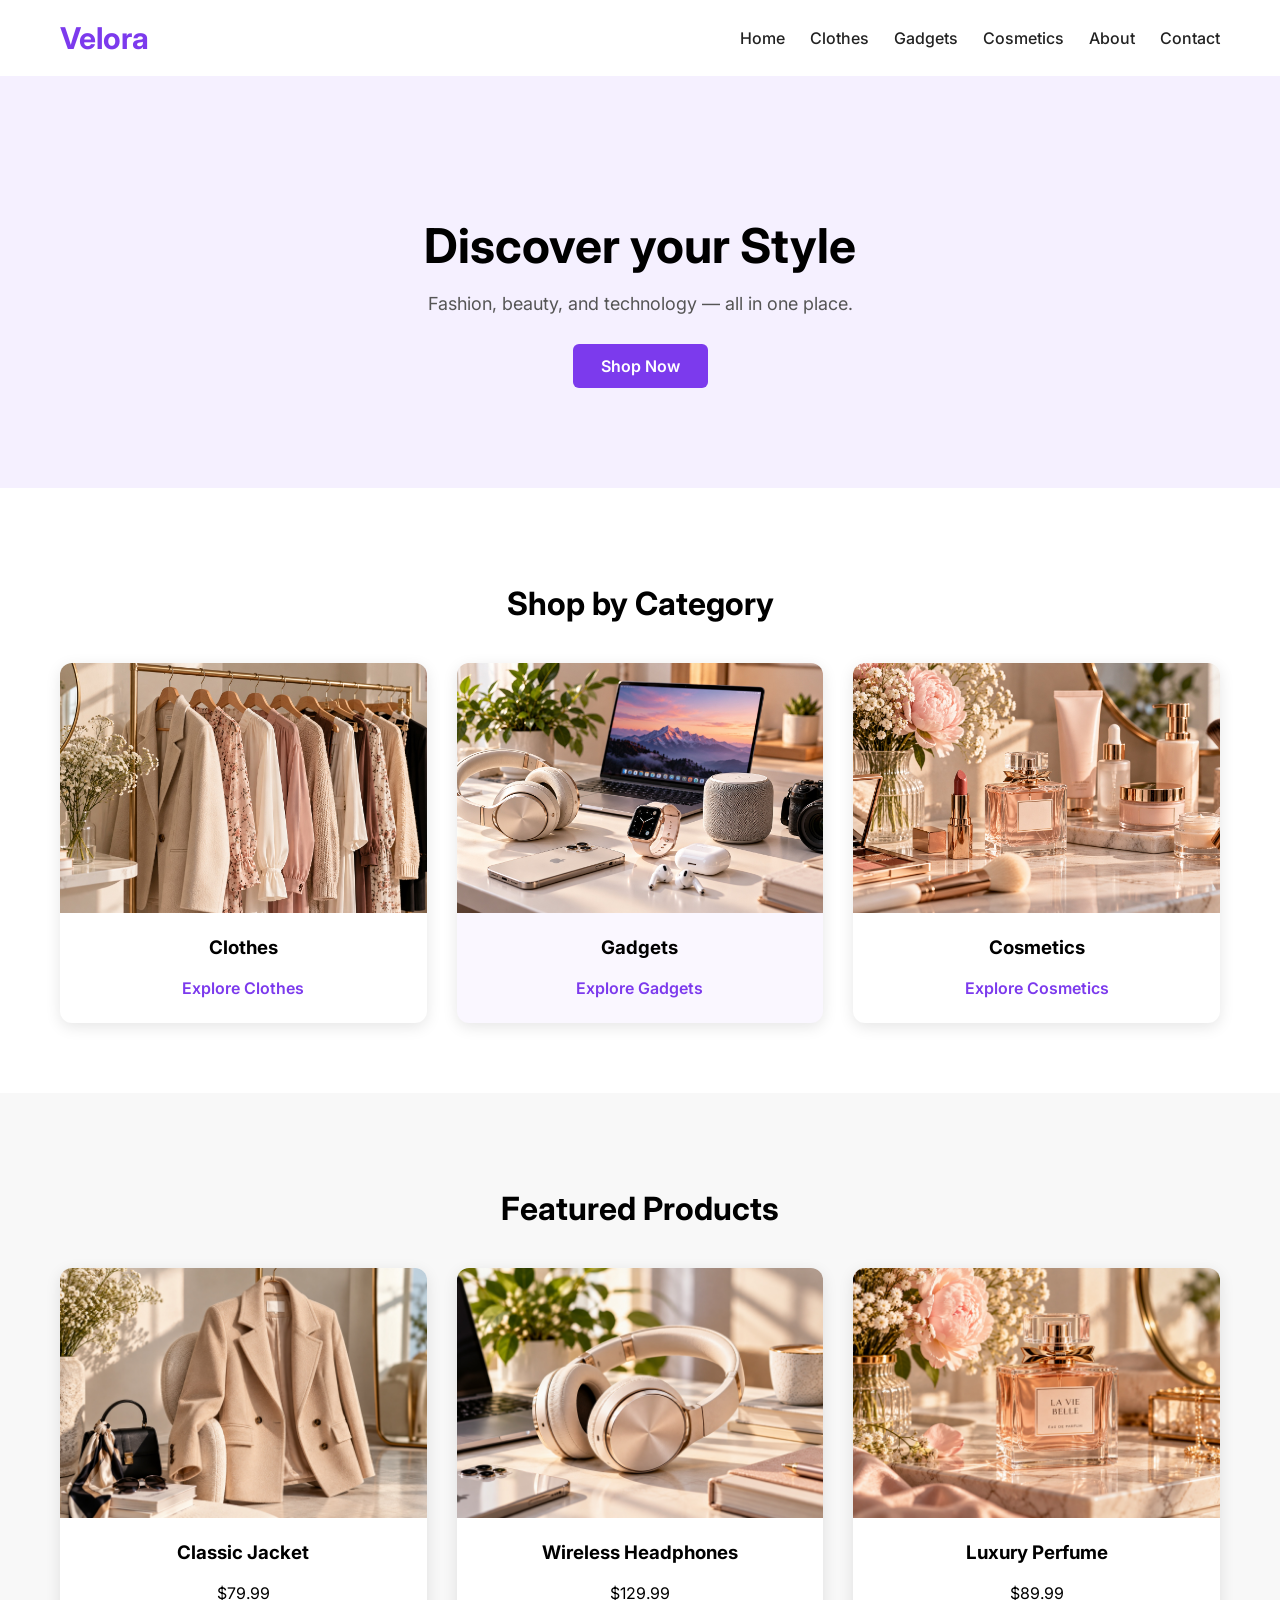
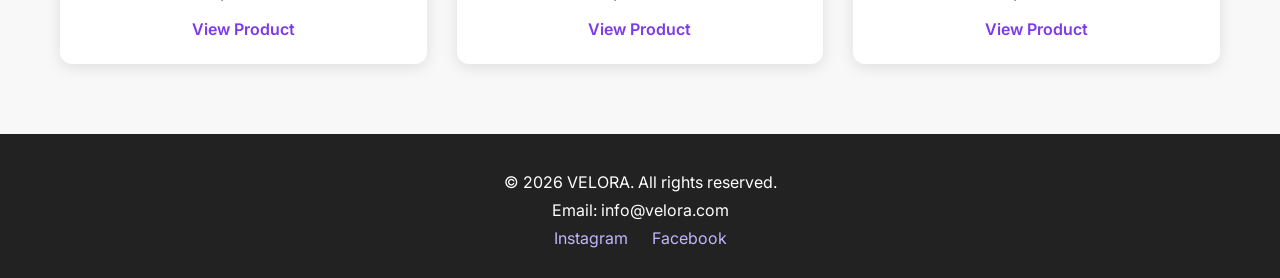
==== index.html @ 64fd00fb "Add VELORA website files" ====
﻿<!DOCTYPE html>

<html lang="en" xmlns="http://www.w3.org/1999/xhtml">
<head>
    <meta charset="utf-8" />
    <meta name="viewport" content="width=device-width, initial-scale=1.0">
    <title>VELORA | Style, Beauty & Technology</title>
    <link rel="preconnect" href="https://fonts.googleapis.com">
    <link rel="preconnect" href="https://fonts.gstatic.com" crossorigin>
    <link href="https://fonts.googleapis.com/css2?family=Inter:wght@400;500;600;700&display=swap" rel="stylesheet">
    <link rel="stylesheet" href="css/style.css">
</head>
<body>
  <header>
      <h1>Velora</h1>
      <nav>
          <a href="index.html">Home</a>
          <a href="clothes.html">Clothes</a>
          <a href="gadgets.html">Gadgets</a>
          <a href="cosmetics.html">Cosmetics</a>
          <a href="about.html">About</a>
          <a href="contact.html">Contact</a>
      </nav>
  </header>
    <main>
        <section class="hero">
            <h2> Discover your Style</h2>
            <p>Fashion, beauty, and technology — all in one place.</p>
            <a href="#categories" class="shop-btn"> Shop Now</a>

        </section>
        <section class="categories" id="categories">
            <h2>Shop by Category</h2>
            <div class="category-grid">
                <div class="category-card">
                    <img src="images/clothes.jpg" alt="Clothes Collection">
                    <h3>Clothes</h3>
                    <a href="clothes.html">Explore Clothes</a>

                </div>
                <div class="category-card">
                    <img src="images/gadgets.jpg" alt="Gadgets Collection">
                    <h3>Gadgets</h3>
                    <a href="gadgets.html">Explore Gadgets</a>

                </div>
                <div class="category-card">
                    <img src="images/cosmetics.jpg" alt="Cosmetics Collection" >
                    <h3>Cosmetics</h3>
                    <a href="cosmetis.html">Explore Cosmetics</a>
                </div>

            </div>

        </section>
        <section class="featured">
            <h2>Featured Products</h2>
            <div class="product-grid">
                <div class="product-card">
                    <img src="images/product1.jpg" alt="Featured clothing product" loading="lazy">
                    <h3>Classic Jacket</h3>
                    <p>$79.99</p>
                    <a href="clothes.html">View Product</a>
                </div>
                <div class="product-card">
                    <img src="images/product2.jpg" alt="Wireless headphones" loading="lazy">
                    <h3>Wireless Headphones</h3>
                    <p>$129.99</p>
                    <a href="gadgets.html">View Product</a>
                </div>
                <div class="product-card">
                    <img src="images/product3.jpg" alt="Luxury perfume" loading="lazy">
                    <h3>Luxury Perfume</h3>
                    <p>$89.99</p>
                    <a href="cosmetics.html">View Product</a>
                </div>
            </div>
        </section>
    </main>
    <footer>
        <p>&copy; 2026 VELORA. All rights reserved.</p>
        <p>Email: info@velora.com</p>
        <a href="#">Instagram</a>
        <a href="#">Facebook</a>
    </footer>

</body>
</html>
---- css/style.css ----
﻿:root {
    --primary-color: #7c3aed;
    --primary-dark: #5b21b6;
    --light-background: #f5f0ff;
    --text-color: #222;
    --muted-text: #555;
}
body {
    margin: 0;
    font-family: "Inter", sans-serif;
}
header {
    display: flex;
    justify-content: space-between;
    align-items: center;
    padding: 20px 60px;
}
nav{
    display:flex;
        gap:25px;
}
    nav a {
        text-decoration: none;
        color: var(--text-color);
        font-weight: 500;
        transition: color 0.3s ease;
    }
        nav a:hover {
            color: var(--primary-color);
        }
header h1 {
    color: var(--primary-color);
    font-size: 30px;
    margin: 0;
}
.hero {
    text-align: center;
    padding: 100px 20px;
    background-color: #f5f0ff;
    background-color: var(--light-background);
}

    .hero h2 {
        font-size: 48px;
        margin-bottom: 15px;
    }

    .hero p {
        font-size: 18px;
        color: var(--muted-text);
        margin-bottom: 30px;
    }
.shop-btn {
    display: inline-block;
    background-color: var(--primary-color);
    color: white;
    text-decoration: none;
    padding: 12px 28px;
    border-radius: 6px;
    font-weight: 600;
    transition: background-color 0.3s ease;
}

    .shop-btn:hover {
        background-color: var(--primary-dark);
    }
.categories {
    padding: 70px 60px;
    text-align: center;
}

    .categories h2 {
        font-size: 32px;
        margin-bottom: 40px;
    }

.category-grid {
    display: grid;
    grid-template-columns: repeat(3, 1fr);
    gap: 30px;
}
.category-card {
    background-color: white;
    border-radius: 12px;
    overflow: hidden;
    box-shadow: 0 4px 15px rgba(0, 0, 0, 0.1);
    padding-bottom: 25px;
    transition: transform 0.3s ease;
    position: relative;
}

    .category-card img {
        width: 100%;
        height: 250px;
        object-fit: cover;
    }

    .category-card a {
        text-decoration: none;
        color: var(--primary-color);
        font-weight: 600;
    }
    .category-card:hover {
        transform: translateY(-8px);
    }
.featured {
    padding: 70px 60px;
    text-align: center;
    background-color: #f8f8f8;
}

    .featured h2 {
        font-size: 32px;
        margin-bottom: 40px;
    }

.product-grid {
    display: grid;
    grid-template-columns: repeat(3, 1fr);
    gap: 30px;
}

.product-card {
    background-color: white;
    border-radius: 12px;
    overflow: hidden;
    box-shadow: 0 4px 15px rgba(0, 0, 0, 0.1);
    padding-bottom: 25px;
    transition: transform 0.3s ease;
}

    .product-card:hover {
        transform: translateY(-8px);
    }

    .product-card img {
        width: 100%;
        height: 250px;
        object-fit: cover;
    }

    .product-card a {
        text-decoration: none;
        color: var(--primary-color);
        font-weight: 600;
    }
footer {
    background-color: #222;
    color: white;
    text-align: center;
    padding: 30px 20px;
}

    footer p {
        margin: 8px 0;
    }

    footer a {
        color: #c4b5fd;
        text-decoration: none;
        margin: 0 10px;
    }

        footer a:hover {
            color: white;
        }
        @media (max-width: 900px){
            header{
                flex-direction: column;
                gap: 15px;
                padding: 20px 30px;
            }
            .category-grid, .product-grid {
                grid-template-columns: repeat(2, 1fr);
            }
            .categories,
            .featured {
                padding: 50px 30px;
            }
        }
.products-page {
    padding: 60px 0;
}

.product-card h3,
.product-card p,
.product-card a {
    margin-left: 20px;
    margin-right: 20px;
}
.about {
    max-width: 800px;
    margin: 0 auto;
    padding: 70px 30px;
}

    .about h2 {
        font-size: 36px;
        margin-bottom: 20px;
        color: var(--primary-color);
    }

    .about h3 {
        margin-top: 35px;
        margin-bottom: 20px;
    }

    .about p {
        line-height: 1.7;
        color: var(--muted-text);
    }

    .about li {
        margin-bottom: 10px;
    }
.contact {
    max-width: 700px;
    margin: 0 auto;
    padding: 70px 30px;
}

    .contact h2 {
        font-size: 36px;
        color: var(--primary-color);
        margin-bottom: 15px;
    }

    .contact form {
        display: flex;
        flex-direction: column;
        margin-top: 30px;
    }

    .contact label {
        margin-top: 15px;
        margin-bottom: 8px;
        font-weight: 600;
    }

    .contact input,
    .contact textarea {
        padding: 12px;
        border: 1px solid #ccc;
        border-radius: 6px;
        font-family: inherit;
    }

        .contact input:focus,
        .contact textarea:focus {
            outline: 2px solid var(--primary-color);
        }

    .contact button {
        margin-top: 20px;
        padding: 12px;
        border: none;
        border-radius: 6px;
        background-color: var(--primary-color);
        color: white;
        font-weight: 600;
        cursor: pointer;
    }

        .contact button:hover {
            background-color: var(--primary-dark);
        }
.category-card:nth-child(2) {
    background-color: #faf7ff;
}
@media (max-width: 600px) {

    nav {
        flex-wrap: wrap;
        justify-content: center;
        gap: 12px 18px;
    }

    .hero {
        padding: 70px 20px;
    }

        .hero h2 {
            font-size: 36px;
        }

    .category-grid,
    .product-grid {
        grid-template-columns: 1fr;
    }

    .categories,
    .featured {
        padding: 40px 20px;
    }
}
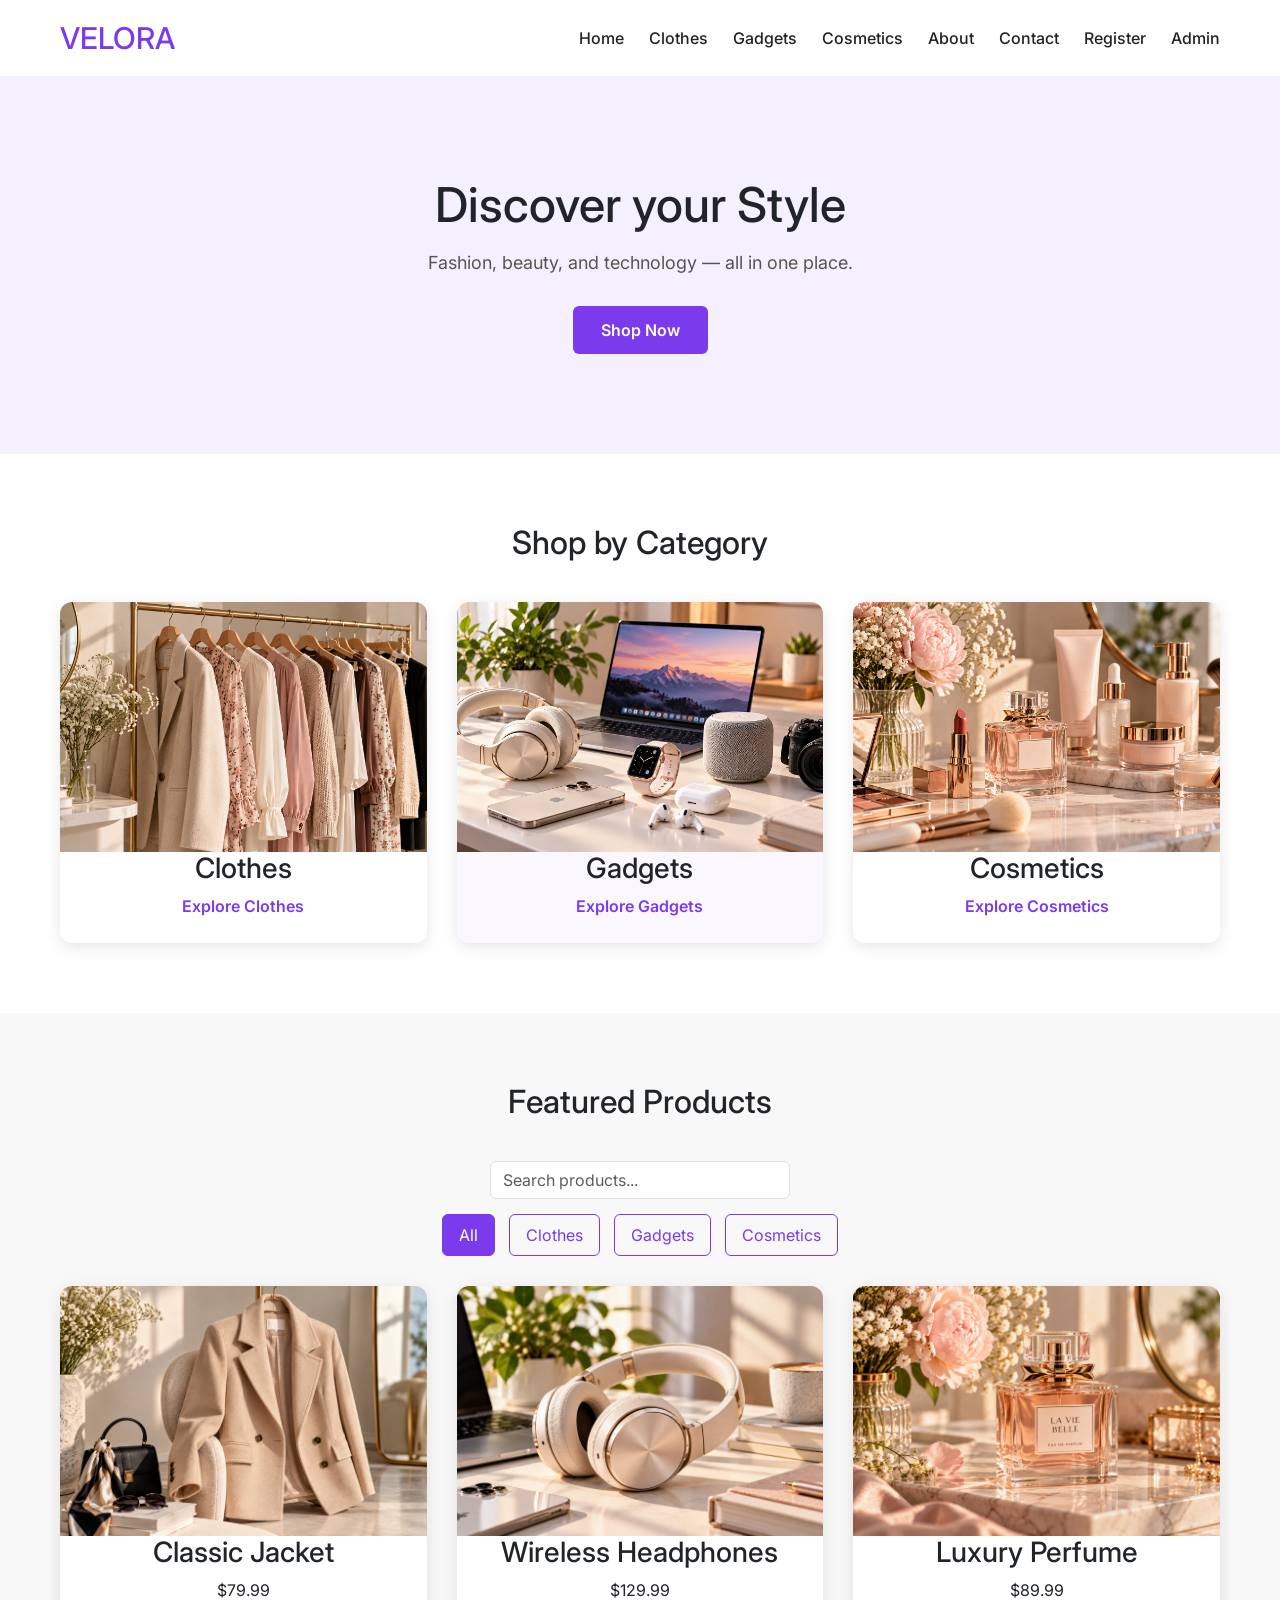
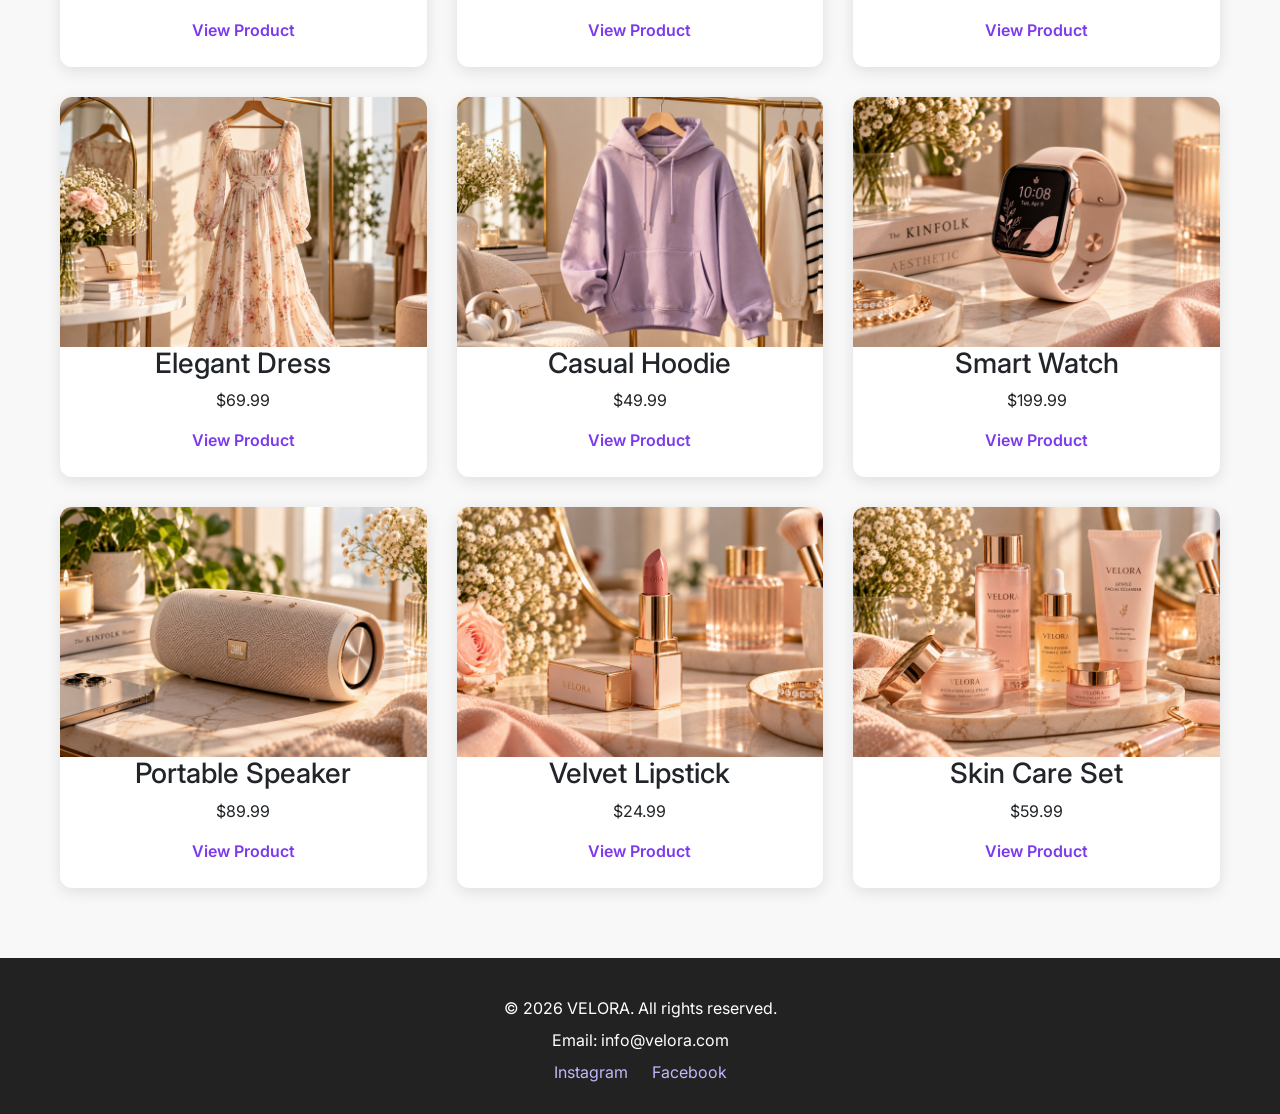
==== commit 98e49138: "Added search filter, lightbox gallery, and updated navigation" ====
--- a/index.html
+++ b/index.html
@@ -1,88 +1,145 @@
-﻿<!DOCTYPE html>
-
-<html lang="en" xmlns="http://www.w3.org/1999/xhtml">
-<head>
-    <meta charset="utf-8" />
-    <meta name="viewport" content="width=device-width, initial-scale=1.0">
-    <title>VELORA | Style, Beauty & Technology</title>
-    <link rel="preconnect" href="https://fonts.googleapis.com">
-    <link rel="preconnect" href="https://fonts.gstatic.com" crossorigin>
-    <link href="https://fonts.googleapis.com/css2?family=Inter:wght@400;500;600;700&display=swap" rel="stylesheet">
-    <link rel="stylesheet" href="css/style.css">
-</head>
-<body>
-  <header>
-      <h1>Velora</h1>
-      <nav>
-          <a href="index.html">Home</a>
-          <a href="clothes.html">Clothes</a>
-          <a href="gadgets.html">Gadgets</a>
-          <a href="cosmetics.html">Cosmetics</a>
-          <a href="about.html">About</a>
-          <a href="contact.html">Contact</a>
-      </nav>
-  </header>
-    <main>
-        <section class="hero">
-            <h2> Discover your Style</h2>
-            <p>Fashion, beauty, and technology — all in one place.</p>
-            <a href="#categories" class="shop-btn"> Shop Now</a>
-
-        </section>
-        <section class="categories" id="categories">
-            <h2>Shop by Category</h2>
-            <div class="category-grid">
-                <div class="category-card">
-                    <img src="images/clothes.jpg" alt="Clothes Collection">
-                    <h3>Clothes</h3>
-                    <a href="clothes.html">Explore Clothes</a>
-
-                </div>
-                <div class="category-card">
-                    <img src="images/gadgets.jpg" alt="Gadgets Collection">
-                    <h3>Gadgets</h3>
-                    <a href="gadgets.html">Explore Gadgets</a>
-
-                </div>
-                <div class="category-card">
-                    <img src="images/cosmetics.jpg" alt="Cosmetics Collection" >
-                    <h3>Cosmetics</h3>
-                    <a href="cosmetis.html">Explore Cosmetics</a>
-                </div>
-
-            </div>
-
-        </section>
-        <section class="featured">
-            <h2>Featured Products</h2>
-            <div class="product-grid">
-                <div class="product-card">
-                    <img src="images/product1.jpg" alt="Featured clothing product" loading="lazy">
-                    <h3>Classic Jacket</h3>
-                    <p>$79.99</p>
-                    <a href="clothes.html">View Product</a>
-                </div>
-                <div class="product-card">
-                    <img src="images/product2.jpg" alt="Wireless headphones" loading="lazy">
-                    <h3>Wireless Headphones</h3>
-                    <p>$129.99</p>
-                    <a href="gadgets.html">View Product</a>
-                </div>
-                <div class="product-card">
-                    <img src="images/product3.jpg" alt="Luxury perfume" loading="lazy">
-                    <h3>Luxury Perfume</h3>
-                    <p>$89.99</p>
-                    <a href="cosmetics.html">View Product</a>
-                </div>
-            </div>
-        </section>
-    </main>
-    <footer>
-        <p>&copy; 2026 VELORA. All rights reserved.</p>
-        <p>Email: info@velora.com</p>
-        <a href="#">Instagram</a>
-        <a href="#">Facebook</a>
-    </footer>
-
-</body>
+﻿<!DOCTYPE html>
+<html lang="en">
+<head>
+    <meta charset="utf-8" />
+    <meta name="viewport" content="width=device-width, initial-scale=1.0">
+    <title>VELORA | Style, Beauty & Technology</title>
+    <link rel="preconnect" href="https://fonts.googleapis.com">
+    <link rel="preconnect" href="https://fonts.gstatic.com" crossorigin>
+    <link href="https://fonts.googleapis.com/css2?family=Inter:wght@400;500;600;700&display=swap" rel="stylesheet">
+    <link href="https://cdn.jsdelivr.net/npm/bootstrap@5.3.8/dist/css/bootstrap.min.css" rel="stylesheet">
+    <link rel="stylesheet" href="css/style.css">
+</head>
+<body>
+    <header>
+        <h1>VELORA</h1>
+        <nav>
+            <a href="index.html">Home</a>
+            <a href="clothes.html">Clothes</a>
+            <a href="gadgets.html">Gadgets</a>
+            <a href="cosmetics.html">Cosmetics</a>
+            <a href="about.html">About</a>
+            <a href="contact.html">Contact</a>
+            <a href="register.html">Register</a>
+            <a href="admin.html">Admin</a>
+        </nav>
+    </header>
+
+    <main>
+        <section class="hero">
+            <h2>Discover your Style</h2>
+            <p>Fashion, beauty, and technology — all in one place.</p>
+            <a href="#categories" class="shop-btn">Shop Now</a>
+        </section>
+
+        <section class="categories" id="categories">
+            <h2>Shop by Category</h2>
+            <div class="category-grid">
+                <div class="category-card">
+                    <img src="images/clothes.jpg" alt="Clothes Collection">
+                    <h3>Clothes</h3>
+                    <a href="clothes.html">Explore Clothes</a>
+                </div>
+                <div class="category-card">
+                    <img src="images/gadgets.jpg" alt="Gadgets Collection">
+                    <h3>Gadgets</h3>
+                    <a href="gadgets.html">Explore Gadgets</a>
+                </div>
+                <div class="category-card">
+                    <img src="images/cosmetics.jpg" alt="Cosmetics Collection">
+                    <h3>Cosmetics</h3>
+                    <a href="cosmetics.html">Explore Cosmetics</a>
+                </div>
+            </div>
+        </section>
+
+        <section class="featured">
+            <h2>Featured Products</h2>
+            
+            <div class="filter-controls" style="margin-bottom: 30px; text-align: center;">
+                <input type="text" id="searchInput" placeholder="Search products..." class="form-control" style="max-width: 300px; margin: 0 auto 15px auto;">
+                <div>
+                    <button class="filter-btn active" data-category="all">All</button>
+                    <button class="filter-btn" data-category="clothes">Clothes</button>
+                    <button class="filter-btn" data-category="gadgets">Gadgets</button>
+                    <button class="filter-btn" data-category="cosmetics">Cosmetics</button>
+                </div>
+            </div>
+
+            <div class="product-grid" id="productGrid">
+                <div class="product-card" data-name="Classic Jacket" data-category="clothes">
+                    <img src="images/product1.jpg" alt="Classic Jacket" class="lightbox-img" loading="lazy">
+                    <h3>Classic Jacket</h3>
+                    <p>$79.99</p>
+                    <a href="clothes.html">View Product</a>
+                </div>
+                <div class="product-card" data-name="Wireless Headphones" data-category="gadgets">
+                    <img src="images/product2.jpg" alt="Wireless Headphones" class="lightbox-img" loading="lazy">
+                    <h3>Wireless Headphones</h3>
+                    <p>$129.99</p>
+                    <a href="gadgets.html">View Product</a>
+                </div>
+                <div class="product-card" data-name="Luxury Perfume" data-category="cosmetics">
+                    <img src="images/product3.jpg" alt="Luxury Perfume" class="lightbox-img" loading="lazy">
+                    <h3>Luxury Perfume</h3>
+                    <p>$89.99</p>
+                    <a href="cosmetics.html">View Product</a>
+                </div>
+                <div class="product-card" data-name="Elegant Dress" data-category="clothes">
+                    <img src="images/dress.jpg" alt="Elegant Dress" class="lightbox-img" loading="lazy">
+                    <h3>Elegant Dress</h3>
+                    <p>$69.99</p>
+                    <a href="clothes.html">View Product</a>
+                </div>
+                <div class="product-card" data-name="Casual Hoodie" data-category="clothes">
+                    <img src="images/hoodie.jpg" alt="Casual Hoodie" class="lightbox-img" loading="lazy">
+                    <h3>Casual Hoodie</h3>
+                    <p>$49.99</p>
+                    <a href="clothes.html">View Product</a>
+                </div>
+                <div class="product-card" data-name="Smart Watch" data-category="gadgets">
+                    <img src="images/smartwatch.jpg" alt="Smart Watch" class="lightbox-img" loading="lazy">
+                    <h3>Smart Watch</h3>
+                    <p>$199.99</p>
+                    <a href="gadgets.html">View Product</a>
+                </div>
+                <div class="product-card" data-name="Portable Speaker" data-category="gadgets">
+                    <img src="images/speaker.jpg" alt="Portable Speaker" class="lightbox-img" loading="lazy">
+                    <h3>Portable Speaker</h3>
+                    <p>$89.99</p>
+                    <a href="gadgets.html">View Product</a>
+                </div>
+                <div class="product-card" data-name="Velvet Lipstick" data-category="cosmetics">
+                    <img src="images/lipstick.jpg" alt="Velvet Lipstick" class="lightbox-img" loading="lazy">
+                    <h3>Velvet Lipstick</h3>
+                    <p>$24.99</p>
+                    <a href="cosmetics.html">View Product</a>
+                </div>
+                <div class="product-card" data-name="Skin Care Set" data-category="cosmetics">
+                    <img src="images/skincare.jpg" alt="Skin Care Set" class="lightbox-img" loading="lazy">
+                    <h3>Skin Care Set</h3>
+                    <p>$59.99</p>
+                    <a href="cosmetics.html">View Product</a>
+                </div>
+            </div>
+        </section>
+    </main>
+
+    <div id="lightbox">
+        <span id="closeLightbox">&times;</span>
+        <span id="prevArrow">&#10094;</span>
+        <img id="lightboxImg" src="" alt="Enlarged Image">
+        <span id="nextArrow">&#10095;</span>
+    </div>
+
+    <footer>
+        <p>&copy; 2026 VELORA. All rights reserved.</p>
+        <p>Email: info@velora.com</p>
+        <a href="#">Instagram</a>
+        <a href="#">Facebook</a>
+    </footer>
+
+    <script src="https://code.jquery.com/jquery-3.7.1.min.js"></script>
+    <script src="js/script.js"></script>
+</body>
 </html>
--- a/css/style.css
+++ b/css/style.css
@@ -1,295 +1,369 @@
-﻿:root {
-    --primary-color: #7c3aed;
-    --primary-dark: #5b21b6;
-    --light-background: #f5f0ff;
-    --text-color: #222;
-    --muted-text: #555;
-}
-body {
-    margin: 0;
-    font-family: "Inter", sans-serif;
-}
-header {
-    display: flex;
-    justify-content: space-between;
-    align-items: center;
-    padding: 20px 60px;
-}
-nav{
-    display:flex;
-        gap:25px;
-}
-    nav a {
-        text-decoration: none;
-        color: var(--text-color);
-        font-weight: 500;
-        transition: color 0.3s ease;
-    }
-        nav a:hover {
-            color: var(--primary-color);
-        }
-header h1 {
-    color: var(--primary-color);
-    font-size: 30px;
-    margin: 0;
-}
-.hero {
-    text-align: center;
-    padding: 100px 20px;
-    background-color: #f5f0ff;
-    background-color: var(--light-background);
-}
-
-    .hero h2 {
-        font-size: 48px;
-        margin-bottom: 15px;
-    }
-
-    .hero p {
-        font-size: 18px;
-        color: var(--muted-text);
-        margin-bottom: 30px;
-    }
-.shop-btn {
-    display: inline-block;
-    background-color: var(--primary-color);
-    color: white;
-    text-decoration: none;
-    padding: 12px 28px;
-    border-radius: 6px;
-    font-weight: 600;
-    transition: background-color 0.3s ease;
-}
-
-    .shop-btn:hover {
-        background-color: var(--primary-dark);
-    }
-.categories {
-    padding: 70px 60px;
-    text-align: center;
-}
-
-    .categories h2 {
-        font-size: 32px;
-        margin-bottom: 40px;
-    }
-
-.category-grid {
-    display: grid;
-    grid-template-columns: repeat(3, 1fr);
-    gap: 30px;
-}
-.category-card {
-    background-color: white;
-    border-radius: 12px;
-    overflow: hidden;
-    box-shadow: 0 4px 15px rgba(0, 0, 0, 0.1);
-    padding-bottom: 25px;
-    transition: transform 0.3s ease;
-    position: relative;
-}
-
-    .category-card img {
-        width: 100%;
-        height: 250px;
-        object-fit: cover;
-    }
-
-    .category-card a {
-        text-decoration: none;
-        color: var(--primary-color);
-        font-weight: 600;
-    }
-    .category-card:hover {
-        transform: translateY(-8px);
-    }
-.featured {
-    padding: 70px 60px;
-    text-align: center;
-    background-color: #f8f8f8;
-}
-
-    .featured h2 {
-        font-size: 32px;
-        margin-bottom: 40px;
-    }
-
-.product-grid {
-    display: grid;
-    grid-template-columns: repeat(3, 1fr);
-    gap: 30px;
-}
-
-.product-card {
-    background-color: white;
-    border-radius: 12px;
-    overflow: hidden;
-    box-shadow: 0 4px 15px rgba(0, 0, 0, 0.1);
-    padding-bottom: 25px;
-    transition: transform 0.3s ease;
-}
-
-    .product-card:hover {
-        transform: translateY(-8px);
-    }
-
-    .product-card img {
-        width: 100%;
-        height: 250px;
-        object-fit: cover;
-    }
-
-    .product-card a {
-        text-decoration: none;
-        color: var(--primary-color);
-        font-weight: 600;
-    }
-footer {
-    background-color: #222;
-    color: white;
-    text-align: center;
-    padding: 30px 20px;
-}
-
-    footer p {
-        margin: 8px 0;
-    }
-
-    footer a {
-        color: #c4b5fd;
-        text-decoration: none;
-        margin: 0 10px;
-    }
-
-        footer a:hover {
-            color: white;
-        }
-        @media (max-width: 900px){
-            header{
-                flex-direction: column;
-                gap: 15px;
-                padding: 20px 30px;
-            }
-            .category-grid, .product-grid {
-                grid-template-columns: repeat(2, 1fr);
-            }
-            .categories,
-            .featured {
-                padding: 50px 30px;
-            }
-        }
-.products-page {
-    padding: 60px 0;
-}
-
-.product-card h3,
-.product-card p,
-.product-card a {
-    margin-left: 20px;
-    margin-right: 20px;
-}
-.about {
-    max-width: 800px;
-    margin: 0 auto;
-    padding: 70px 30px;
-}
-
-    .about h2 {
-        font-size: 36px;
-        margin-bottom: 20px;
-        color: var(--primary-color);
-    }
-
-    .about h3 {
-        margin-top: 35px;
-        margin-bottom: 20px;
-    }
-
-    .about p {
-        line-height: 1.7;
-        color: var(--muted-text);
-    }
-
-    .about li {
-        margin-bottom: 10px;
-    }
-.contact {
-    max-width: 700px;
-    margin: 0 auto;
-    padding: 70px 30px;
-}
-
-    .contact h2 {
-        font-size: 36px;
-        color: var(--primary-color);
-        margin-bottom: 15px;
-    }
-
-    .contact form {
-        display: flex;
-        flex-direction: column;
-        margin-top: 30px;
-    }
-
-    .contact label {
-        margin-top: 15px;
-        margin-bottom: 8px;
-        font-weight: 600;
-    }
-
-    .contact input,
-    .contact textarea {
-        padding: 12px;
-        border: 1px solid #ccc;
-        border-radius: 6px;
-        font-family: inherit;
-    }
-
-        .contact input:focus,
-        .contact textarea:focus {
-            outline: 2px solid var(--primary-color);
-        }
-
-    .contact button {
-        margin-top: 20px;
-        padding: 12px;
-        border: none;
-        border-radius: 6px;
-        background-color: var(--primary-color);
-        color: white;
-        font-weight: 600;
-        cursor: pointer;
-    }
-
-        .contact button:hover {
-            background-color: var(--primary-dark);
-        }
-.category-card:nth-child(2) {
-    background-color: #faf7ff;
-}
-@media (max-width: 600px) {
-
-    nav {
-        flex-wrap: wrap;
-        justify-content: center;
-        gap: 12px 18px;
-    }
-
-    .hero {
-        padding: 70px 20px;
-    }
-
-        .hero h2 {
-            font-size: 36px;
-        }
-
-    .category-grid,
-    .product-grid {
-        grid-template-columns: 1fr;
-    }
-
-    .categories,
-    .featured {
-        padding: 40px 20px;
-    }
-}
+﻿:root {
+    --primary-color: #7c3aed;
+    --primary-dark: #5b21b6;
+    --light-background: #f5f0ff;
+    --text-color: #222;
+    --muted-text: #555;
+}
+
+body {
+    margin: 0;
+    font-family: "Inter", sans-serif;
+}
+
+header {
+    display: flex;
+    justify-content: space-between;
+    align-items: center;
+    padding: 20px 60px;
+}
+
+nav {
+    display: flex;
+    gap: 25px;
+}
+
+nav a {
+    text-decoration: none;
+    color: var(--text-color);
+    font-weight: 500;
+    transition: color 0.3s ease;
+}
+
+nav a:hover {
+    color: var(--primary-color);
+}
+
+header h1 {
+    color: var(--primary-color);
+    font-size: 30px;
+    margin: 0;
+}
+
+.hero {
+    text-align: center;
+    padding: 100px 20px;
+    background-color: var(--light-background);
+}
+
+.hero h2 {
+    font-size: 48px;
+    margin-bottom: 15px;
+}
+
+.hero p {
+    font-size: 18px;
+    color: var(--muted-text);
+    margin-bottom: 30px;
+}
+
+.shop-btn {
+    display: inline-block;
+    background-color: var(--primary-color);
+    color: white;
+    text-decoration: none;
+    padding: 12px 28px;
+    border-radius: 6px;
+    font-weight: 600;
+    transition: background-color 0.3s ease;
+}
+
+.shop-btn:hover {
+    background-color: var(--primary-dark);
+}
+
+.categories {
+    padding: 70px 60px;
+    text-align: center;
+}
+
+.categories h2 {
+    font-size: 32px;
+    margin-bottom: 40px;
+}
+
+.category-grid {
+    display: grid;
+    grid-template-columns: repeat(3, 1fr);
+    gap: 30px;
+}
+
+.category-card {
+    background-color: white;
+    border-radius: 12px;
+    overflow: hidden;
+    box-shadow: 0 4px 15px rgba(0, 0, 0, 0.1);
+    padding-bottom: 25px;
+    transition: transform 0.3s ease;
+    position: relative;
+}
+
+.category-card img {
+    width: 100%;
+    height: 250px;
+    object-fit: cover;
+}
+
+.category-card a {
+    text-decoration: none;
+    color: var(--primary-color);
+    font-weight: 600;
+}
+
+.category-card:hover {
+    transform: translateY(-8px);
+}
+
+.featured {
+    padding: 70px 60px;
+    text-align: center;
+    background-color: #f8f8f8;
+}
+
+.featured h2 {
+    font-size: 32px;
+    margin-bottom: 40px;
+}
+
+.product-grid {
+    display: grid;
+    grid-template-columns: repeat(3, 1fr);
+    gap: 30px;
+}
+
+.product-card {
+    background-color: white;
+    border-radius: 12px;
+    overflow: hidden;
+    box-shadow: 0 4px 15px rgba(0, 0, 0, 0.1);
+    padding-bottom: 25px;
+    transition: transform 0.3s ease;
+}
+
+.product-card:hover {
+    transform: translateY(-8px);
+}
+
+.product-card img {
+    width: 100%;
+    height: 250px;
+    object-fit: cover;
+}
+
+.product-card a {
+    text-decoration: none;
+    color: var(--primary-color);
+    font-weight: 600;
+}
+
+footer {
+    background-color: #222;
+    color: white;
+    text-align: center;
+    padding: 30px 20px;
+}
+
+footer p {
+    margin: 8px 0;
+}
+
+footer a {
+    color: #c4b5fd;
+    text-decoration: none;
+    margin: 0 10px;
+}
+
+footer a:hover {
+    color: white;
+}
+
+.products-page {
+    padding: 60px 0;
+}
+
+.product-card h3,
+.product-card p,
+.product-card a {
+    margin-left: 20px;
+    margin-right: 20px;
+}
+
+.about, .contact {
+    max-width: 800px;
+    margin: 0 auto;
+    padding: 70px 30px;
+}
+
+.about h2, .contact h2 {
+    font-size: 36px;
+    margin-bottom: 20px;
+    color: var(--primary-color);
+}
+
+.about h3 {
+    margin-top: 35px;
+    margin-bottom: 20px;
+}
+
+.about p, .about li {
+    line-height: 1.7;
+    color: var(--muted-text);
+}
+
+.contact form {
+    display: flex;
+    flex-direction: column;
+    margin-top: 30px;
+}
+
+.contact label {
+    margin-top: 15px;
+    margin-bottom: 8px;
+    font-weight: 600;
+}
+
+.contact input,
+.contact textarea {
+    padding: 12px;
+    border: 1px solid #ccc;
+    border-radius: 6px;
+    font-family: inherit;
+}
+
+.contact input:focus,
+.contact textarea:focus {
+    outline: 2px solid var(--primary-color);
+}
+
+.contact button {
+    margin-top: 20px;
+    padding: 12px;
+    border: none;
+    border-radius: 6px;
+    background-color: var(--primary-color);
+    color: white;
+    font-weight: 600;
+    cursor: pointer;
+}
+
+.contact button:hover {
+    background-color: var(--primary-dark);
+}
+
+.category-card:nth-child(2) {
+    background-color: #faf7ff;
+}
+
+.error-msg {
+    color: red;
+    font-size: 14px;
+    margin-top: 5px;
+    display: block;
+}
+
+.success-msg {
+    color: green;
+    font-size: 14px;
+    margin-top: 5px;
+    display: block;
+}
+
+#strengthIndicator {
+    font-weight: bold;
+}
+
+.weak { color: red; }
+.medium { color: orange; }
+.strong { color: green; }
+
+.filter-btn {
+    background-color: transparent;
+    border: 1px solid var(--primary-color);
+    color: var(--primary-color);
+    padding: 8px 16px;
+    margin: 0 5px;
+    border-radius: 6px;
+    cursor: pointer;
+    transition: all 0.3s;
+}
+
+.filter-btn:hover, .filter-btn.active {
+    background-color: var(--primary-color);
+    color: white;
+}
+
+#lightbox {
+    display: none;
+    position: fixed;
+    top: 0; left: 0; width: 100%; height: 100%;
+    background-color: rgba(0, 0, 0, 0.8);
+    z-index: 1000;
+    align-items: center;
+    justify-content: center;
+}
+
+#lightboxImg {
+    max-width: 80%;
+    max-height: 80%;
+    border-radius: 10px;
+}
+
+#closeLightbox {
+    position: absolute;
+    top: 20px; right: 40px;
+    color: white;
+    font-size: 40px;
+    cursor: pointer;
+}
+
+#prevArrow, #nextArrow {
+    position: absolute;
+    color: white;
+    font-size: 50px;
+    cursor: pointer;
+    padding: 20px;
+    user-select: none;
+}
+
+#prevArrow { left: 20px; }
+#nextArrow { right: 20px; }
+
+.lightbox-img {
+    cursor: pointer;
+}
+
+@media (max-width: 900px) {
+    header {
+        flex-direction: column;
+        gap: 15px;
+        padding: 20px 30px;
+    }
+    .category-grid, .product-grid {
+        grid-template-columns: repeat(2, 1fr);
+    }
+    .categories, .featured {
+        padding: 50px 30px;
+    }
+}
+
+@media (max-width: 600px) {
+    nav {
+        flex-wrap: wrap;
+        justify-content: center;
+        gap: 12px 18px;
+    }
+    .hero { padding: 70px 20px; }
+    .hero h2 { font-size: 36px; }
+    .category-grid, .product-grid {
+        grid-template-columns: 1fr;
+    }
+    .categories, .featured {
+        padding: 40px 20px;
+    }
+    #prevArrow, #nextArrow {
+        font-size: 30px;
+        padding: 10px;
+    }
+    #prevArrow { left: 5px; }
+    #nextArrow { right: 5px; }
+}
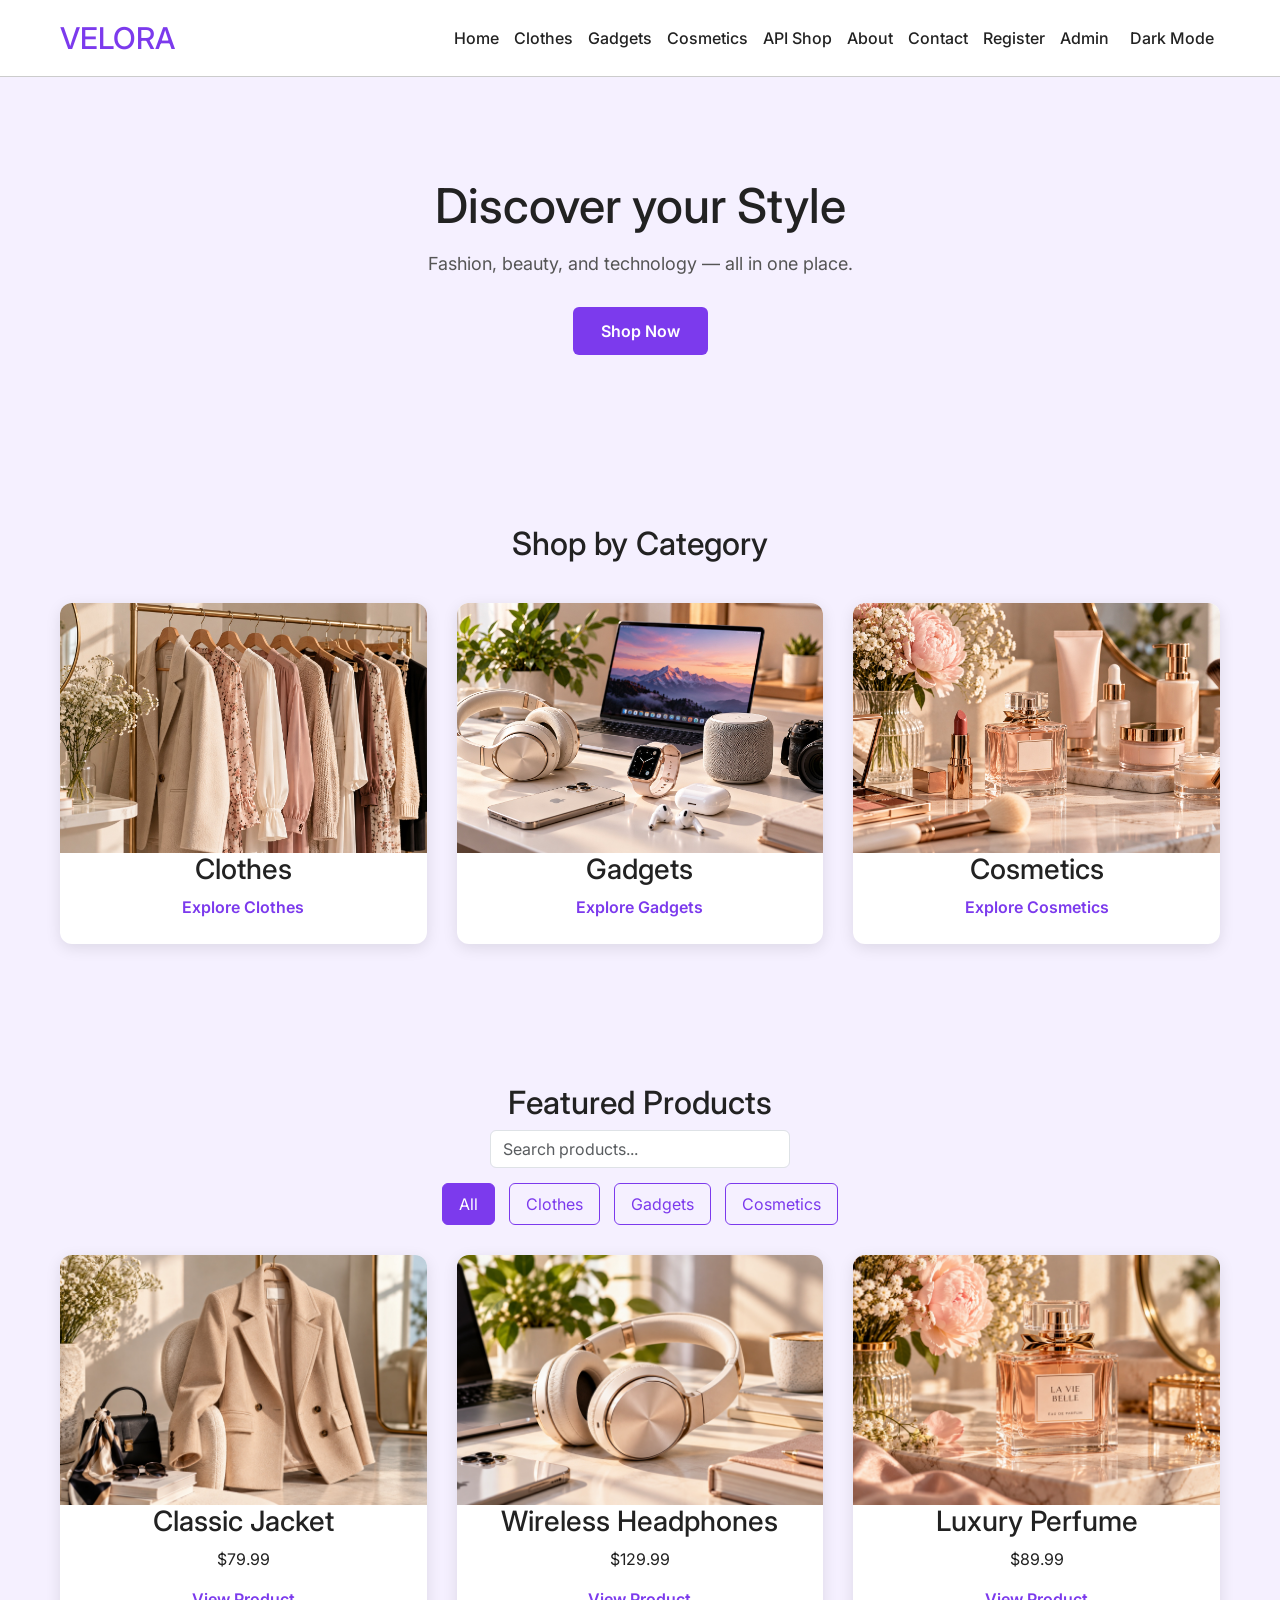
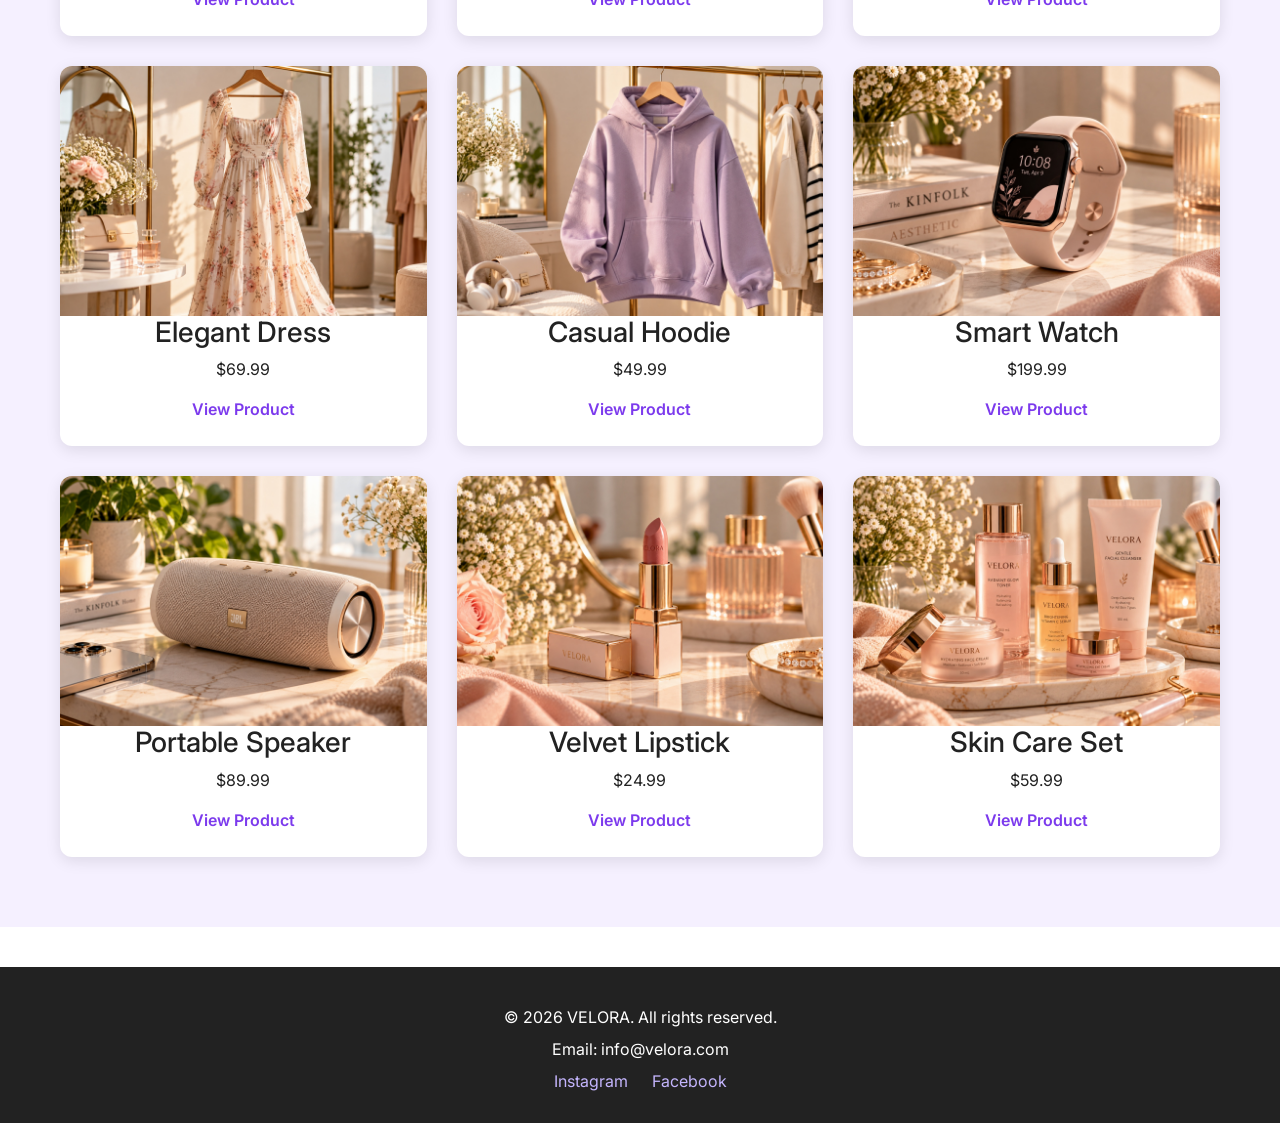
==== commit 410b9140: "Added API integration and Light/Dark theme toggle" ====
--- a/index.html
+++ b/index.html
@@ -18,10 +18,12 @@
             <a href="clothes.html">Clothes</a>
             <a href="gadgets.html">Gadgets</a>
             <a href="cosmetics.html">Cosmetics</a>
+            <a href="api.html">API Shop</a>
             <a href="about.html">About</a>
             <a href="contact.html">Contact</a>
             <a href="register.html">Register</a>
             <a href="admin.html">Admin</a>
+            <button id="theme-toggle">Dark Mode</button>
         </nav>
     </header>
 
--- a/css/style.css
+++ b/css/style.css
@@ -4,11 +4,30 @@
     --light-background: #f5f0ff;
     --text-color: #222;
     --muted-text: #555;
+    --bg-color: #ffffff;
+    --card-bg: #ffffff;
+    --border-color: #ccc;
+}
+
+body.dark-theme {
+    --light-background: #2d2d3a;
+    --text-color: #f5f5f5;
+    --muted-text: #aaaaaa;
+    --bg-color: #1a1a24;
+    --card-bg: #2d2d3a;
+    --border-color: #444;
+}
+
+* {
+    box-sizing: border-box;
 }
 
 body {
     margin: 0;
     font-family: "Inter", sans-serif;
+    background-color: var(--bg-color);
+    color: var(--text-color);
+    transition: background-color 0.3s, color 0.3s;
 }
 
 header {
@@ -16,28 +35,36 @@
     justify-content: space-between;
     align-items: center;
     padding: 20px 60px;
+    background-color: var(--bg-color);
+    border-bottom: 1px solid var(--border-color);
+}
+
+header h1 {
+    color: var(--primary-color);
+    font-size: 30px;
+    margin: 0;
 }
 
 nav {
     display: flex;
-    gap: 25px;
-}
-
-nav a {
+    gap: 15px;
+    align-items: center;
+}
+
+nav a, #theme-toggle, #logout-btn {
     text-decoration: none;
     color: var(--text-color);
     font-weight: 500;
+    background: none;
+    border: none;
+    font-size: 16px;
+    cursor: pointer;
+    font-family: inherit;
     transition: color 0.3s ease;
 }
 
-nav a:hover {
-    color: var(--primary-color);
-}
-
-header h1 {
-    color: var(--primary-color);
-    font-size: 30px;
-    margin: 0;
+nav a:hover, #theme-toggle:hover, #logout-btn:hover {
+    color: var(--primary-color);
 }
 
 .hero {
@@ -72,9 +99,10 @@
     background-color: var(--primary-dark);
 }
 
-.categories {
+.categories, .featured {
     padding: 70px 60px;
     text-align: center;
+    background-color: var(--light-background);
 }
 
 .categories h2 {
@@ -82,78 +110,40 @@
     margin-bottom: 40px;
 }
 
-.category-grid {
+.category-grid, .product-grid {
     display: grid;
     grid-template-columns: repeat(3, 1fr);
     gap: 30px;
 }
 
-.category-card {
-    background-color: white;
+.category-card, .product-card {
+    background-color: var(--card-bg);
     border-radius: 12px;
     overflow: hidden;
     box-shadow: 0 4px 15px rgba(0, 0, 0, 0.1);
     padding-bottom: 25px;
     transition: transform 0.3s ease;
-    position: relative;
-}
-
-.category-card img {
+}
+
+.category-card img, .product-card img {
     width: 100%;
     height: 250px;
     object-fit: cover;
 }
 
-.category-card a {
+.category-card a, .product-card a {
     text-decoration: none;
     color: var(--primary-color);
     font-weight: 600;
 }
 
-.category-card:hover {
+.category-card:hover, .product-card:hover {
     transform: translateY(-8px);
 }
 
-.featured {
-    padding: 70px 60px;
-    text-align: center;
-    background-color: #f8f8f8;
-}
-
-.featured h2 {
-    font-size: 32px;
-    margin-bottom: 40px;
-}
-
-.product-grid {
-    display: grid;
-    grid-template-columns: repeat(3, 1fr);
-    gap: 30px;
-}
-
-.product-card {
-    background-color: white;
-    border-radius: 12px;
-    overflow: hidden;
-    box-shadow: 0 4px 15px rgba(0, 0, 0, 0.1);
-    padding-bottom: 25px;
-    transition: transform 0.3s ease;
-}
-
-.product-card:hover {
-    transform: translateY(-8px);
-}
-
-.product-card img {
-    width: 100%;
-    height: 250px;
-    object-fit: cover;
-}
-
-.product-card a {
-    text-decoration: none;
-    color: var(--primary-color);
-    font-weight: 600;
+.product-card h3, .product-card p, .product-card a {
+    margin-left: 20px;
+    margin-right: 20px;
 }
 
 footer {
@@ -161,81 +151,51 @@
     color: white;
     text-align: center;
     padding: 30px 20px;
-}
-
-footer p {
-    margin: 8px 0;
-}
-
+    margin-top: 40px;
+}
+
+footer p { margin: 8px 0; }
 footer a {
     color: #c4b5fd;
     text-decoration: none;
     margin: 0 10px;
 }
-
-footer a:hover {
-    color: white;
-}
-
-.products-page {
-    padding: 60px 0;
-}
-
-.product-card h3,
-.product-card p,
-.product-card a {
-    margin-left: 20px;
-    margin-right: 20px;
-}
-
-.about, .contact {
+footer a:hover { color: white; }
+
+.products-page, .about, .contact, .account-section {
     max-width: 800px;
     margin: 0 auto;
     padding: 70px 30px;
 }
 
-.about h2, .contact h2 {
+.about h2, .contact h2, .account-section h2 {
     font-size: 36px;
     margin-bottom: 20px;
     color: var(--primary-color);
 }
 
-.about h3 {
-    margin-top: 35px;
-    margin-bottom: 20px;
-}
-
-.about p, .about li {
-    line-height: 1.7;
-    color: var(--muted-text);
-}
-
-.contact form {
+.contact form, .account-section form {
     display: flex;
     flex-direction: column;
     margin-top: 30px;
 }
 
-.contact label {
+.contact label, .account-section label {
     margin-top: 15px;
     margin-bottom: 8px;
     font-weight: 600;
 }
 
-.contact input,
-.contact textarea {
+.contact input, .contact textarea, .account-section input {
     padding: 12px;
-    border: 1px solid #ccc;
+    border: 1px solid var(--border-color);
     border-radius: 6px;
     font-family: inherit;
-}
-
-.contact input:focus,
-.contact textarea:focus {
-    outline: 2px solid var(--primary-color);
-}
-
-.contact button {
+    background-color: var(--bg-color);
+    color: var(--text-color);
+}
+
+.contact button, .account-section button {
     margin-top: 20px;
     padding: 12px;
     border: none;
@@ -246,32 +206,12 @@
     cursor: pointer;
 }
 
-.contact button:hover {
-    background-color: var(--primary-dark);
-}
-
-.category-card:nth-child(2) {
-    background-color: #faf7ff;
-}
-
-.error-msg {
-    color: red;
-    font-size: 14px;
-    margin-top: 5px;
-    display: block;
-}
-
-.success-msg {
-    color: green;
-    font-size: 14px;
-    margin-top: 5px;
-    display: block;
-}
-
-#strengthIndicator {
-    font-weight: bold;
-}
-
+.category-card:nth-child(2) { background-color: var(--card-bg); }
+
+.error-msg, .success-msg { font-size: 14px; margin-top: 5px; display: block; }
+.error-msg { color: red; }
+.success-msg { color: green; }
+#strengthIndicator { font-weight: bold; }
 .weak { color: red; }
 .medium { color: orange; }
 .strong { color: green; }
@@ -295,8 +235,8 @@
 #lightbox {
     display: none;
     position: fixed;
-    top: 0; left: 0; width: 100%; height: 100%;
-    background-color: rgba(0, 0, 0, 0.8);
+    inset: 0;
+    background-color: rgba(0, 0, 0, 0.9);
     z-index: 1000;
     align-items: center;
     justify-content: center;
@@ -308,62 +248,68 @@
     border-radius: 10px;
 }
 
-#closeLightbox {
+#closeLightbox, #prevArrow, #nextArrow {
     position: absolute;
-    top: 20px; right: 40px;
-    color: white;
-    font-size: 40px;
-    cursor: pointer;
-}
-
-#prevArrow, #nextArrow {
-    position: absolute;
-    color: white;
-    font-size: 50px;
-    cursor: pointer;
-    padding: 20px;
-    user-select: none;
-}
-
+    color: white;
+    cursor: pointer;
+}
+
+#closeLightbox { top: 20px; right: 40px; font-size: 50px; }
+#prevArrow, #nextArrow { top: 50%; transform: translateY(-50%); font-size: 50px; padding: 20px; }
 #prevArrow { left: 20px; }
 #nextArrow { right: 20px; }
-
-.lightbox-img {
-    cursor: pointer;
+.lightbox-img { cursor: pointer; }
+
+.faq-question {
+    background-color: var(--card-bg);
+    padding: 15px;
+    margin-top: 10px;
+    cursor: pointer;
+    border: 1px solid var(--border-color);
+    border-radius: 6px;
+    display: flex;
+    justify-content: space-between;
+    font-weight: 600;
+}
+
+.faq-answer {
+    display: none;
+    padding: 15px;
+    border: 1px solid var(--border-color);
+    border-top: none;
+    background-color: var(--bg-color);
+}
+
+.api-grid {
+    display: grid;
+    grid-template-columns: repeat(auto-fill, minmax(250px, 1fr));
+    gap: 20px;
+    padding: 40px;
 }
 
 @media (max-width: 900px) {
-    header {
-        flex-direction: column;
-        gap: 15px;
-        padding: 20px 30px;
-    }
-    .category-grid, .product-grid {
-        grid-template-columns: repeat(2, 1fr);
-    }
-    .categories, .featured {
-        padding: 50px 30px;
-    }
+    header { flex-direction: column; gap: 15px; padding: 20px 30px; }
+    .category-grid, .product-grid { grid-template-columns: repeat(2, 1fr); }
+    .categories, .featured { padding: 50px 30px; }
 }
 
 @media (max-width: 600px) {
-    nav {
-        flex-wrap: wrap;
-        justify-content: center;
-        gap: 12px 18px;
-    }
-    .hero { padding: 70px 20px; }
-    .hero h2 { font-size: 36px; }
-    .category-grid, .product-grid {
-        grid-template-columns: 1fr;
-    }
-    .categories, .featured {
-        padding: 40px 20px;
-    }
-    #prevArrow, #nextArrow {
-        font-size: 30px;
-        padding: 10px;
-    }
+    .category-grid, .product-grid { grid-template-columns: 1fr; }
+    .categories, .featured { padding: 40px 20px; }
+    #prevArrow, #nextArrow { font-size: 30px; padding: 10px; }
     #prevArrow { left: 5px; }
     #nextArrow { right: 5px; }
+}
+
+body.dark-theme .table td, 
+body.dark-theme .table th,
+body.dark-theme .table-striped > tbody > tr:nth-of-type(odd) > * {
+    background-color: var(--card-bg) !important;
+    color: var(--text-color) !important;
+    border-color: var(--border-color) !important;
+}
+
+body.dark-theme thead.table-dark th {
+    background-color: #15151c !important;
+    color: #ffffff !important;
 }
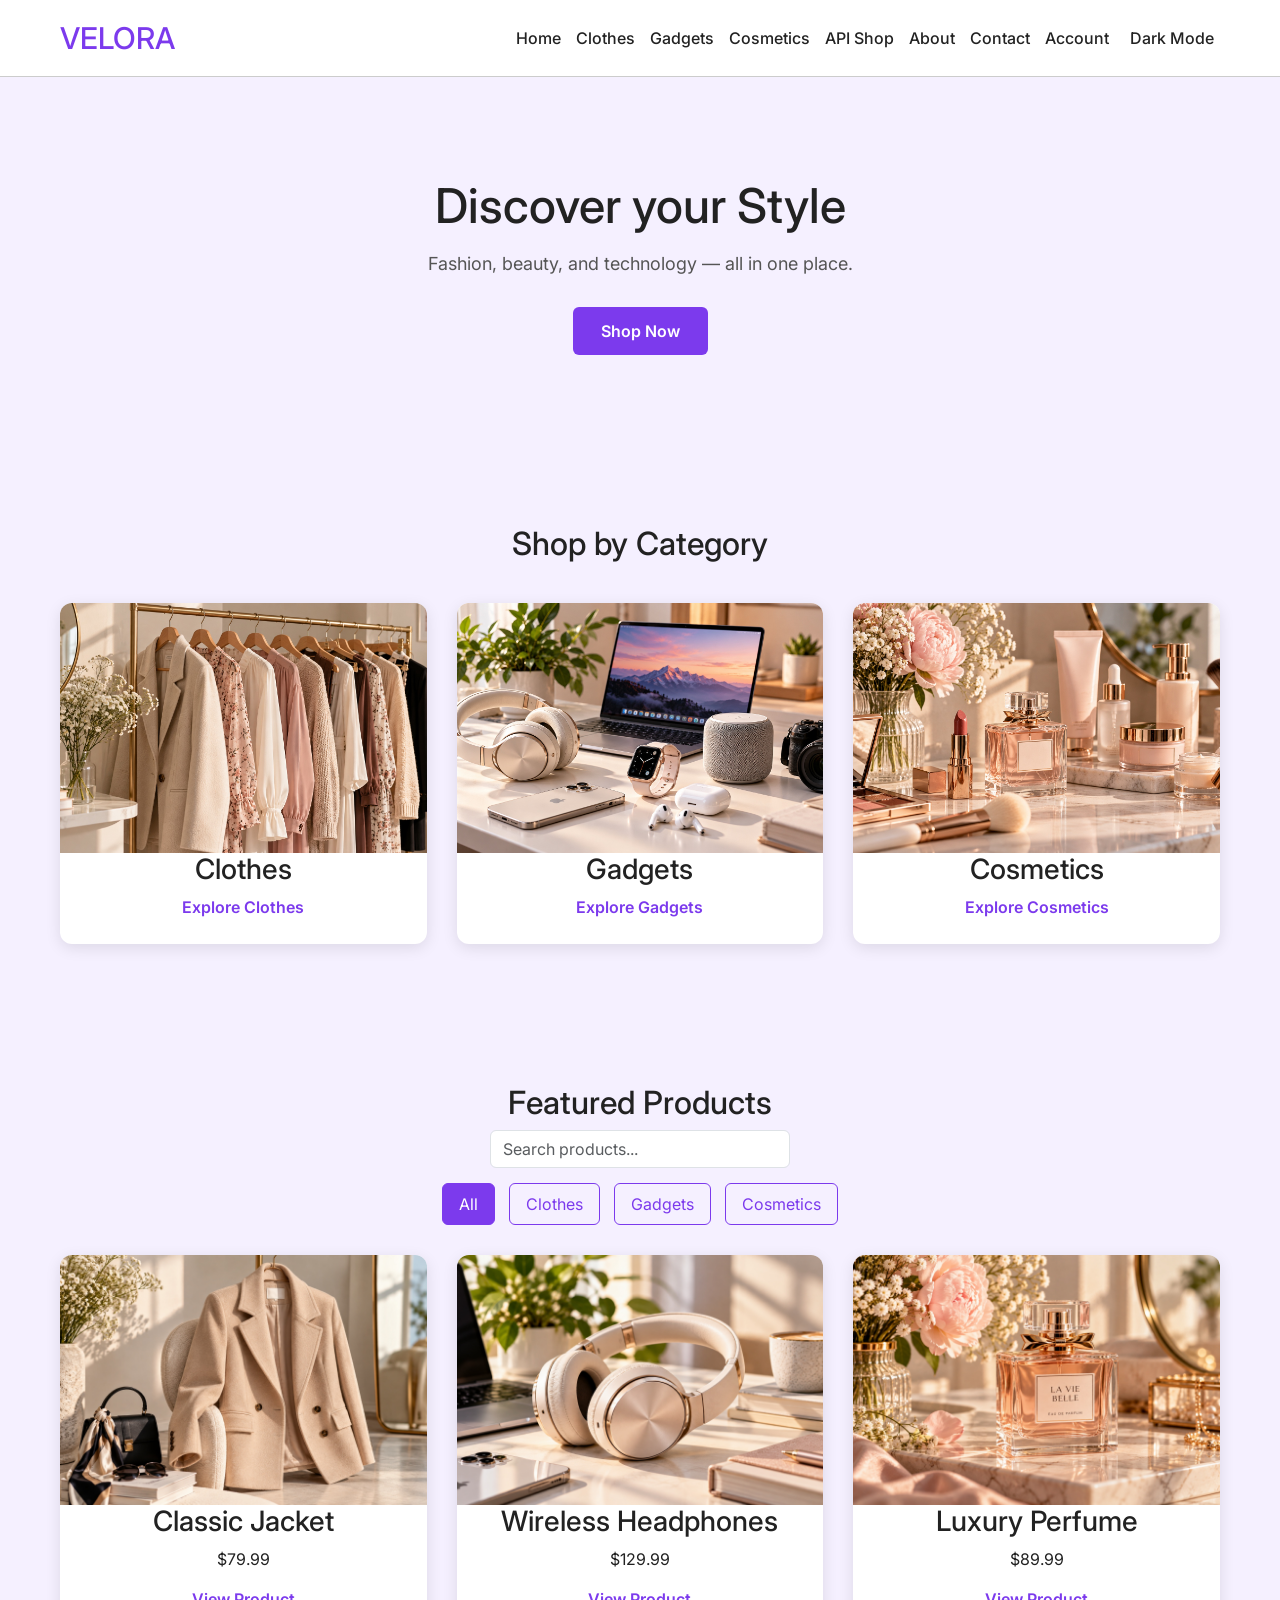
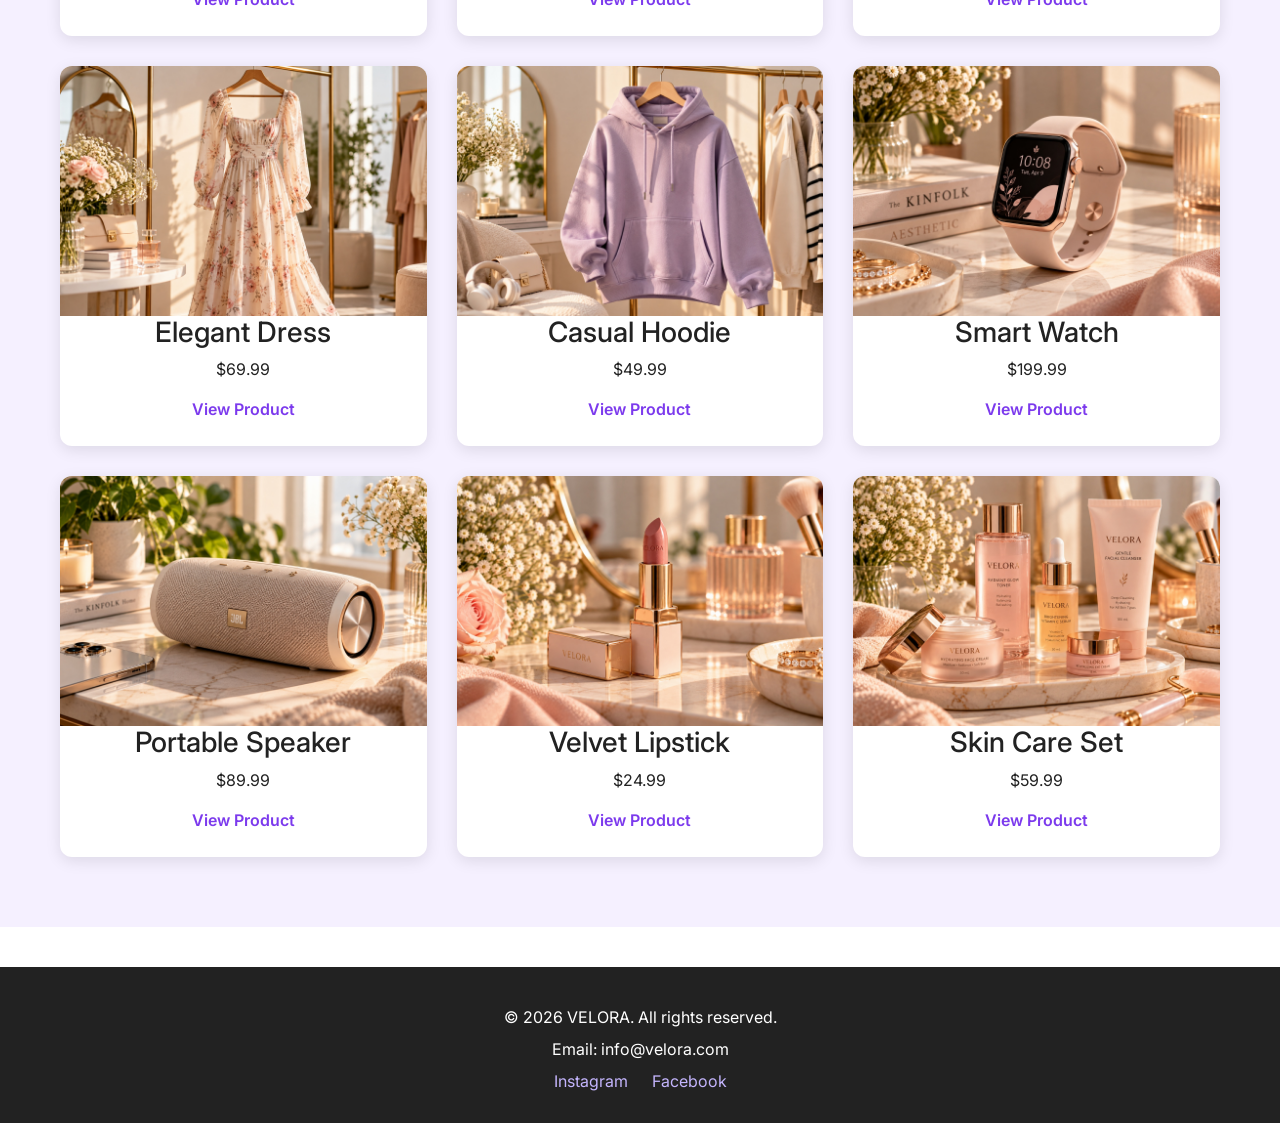
==== commit 6cadf9aa: "Added localStorage sign-in and merged account page" ====
--- a/index.html
+++ b/index.html
@@ -21,8 +21,9 @@
             <a href="api.html">API Shop</a>
             <a href="about.html">About</a>
             <a href="contact.html">Contact</a>
-            <a href="register.html">Register</a>
-            <a href="admin.html">Admin</a>
+            <a href="account.html" id="auth-link">Account</a>
+            <a href="admin.html" id="admin-link" style="display:none;">Admin</a>
+            <button id="logout-btn" style="display:none;">Logout</button>
             <button id="theme-toggle">Dark Mode</button>
         </nav>
     </header>
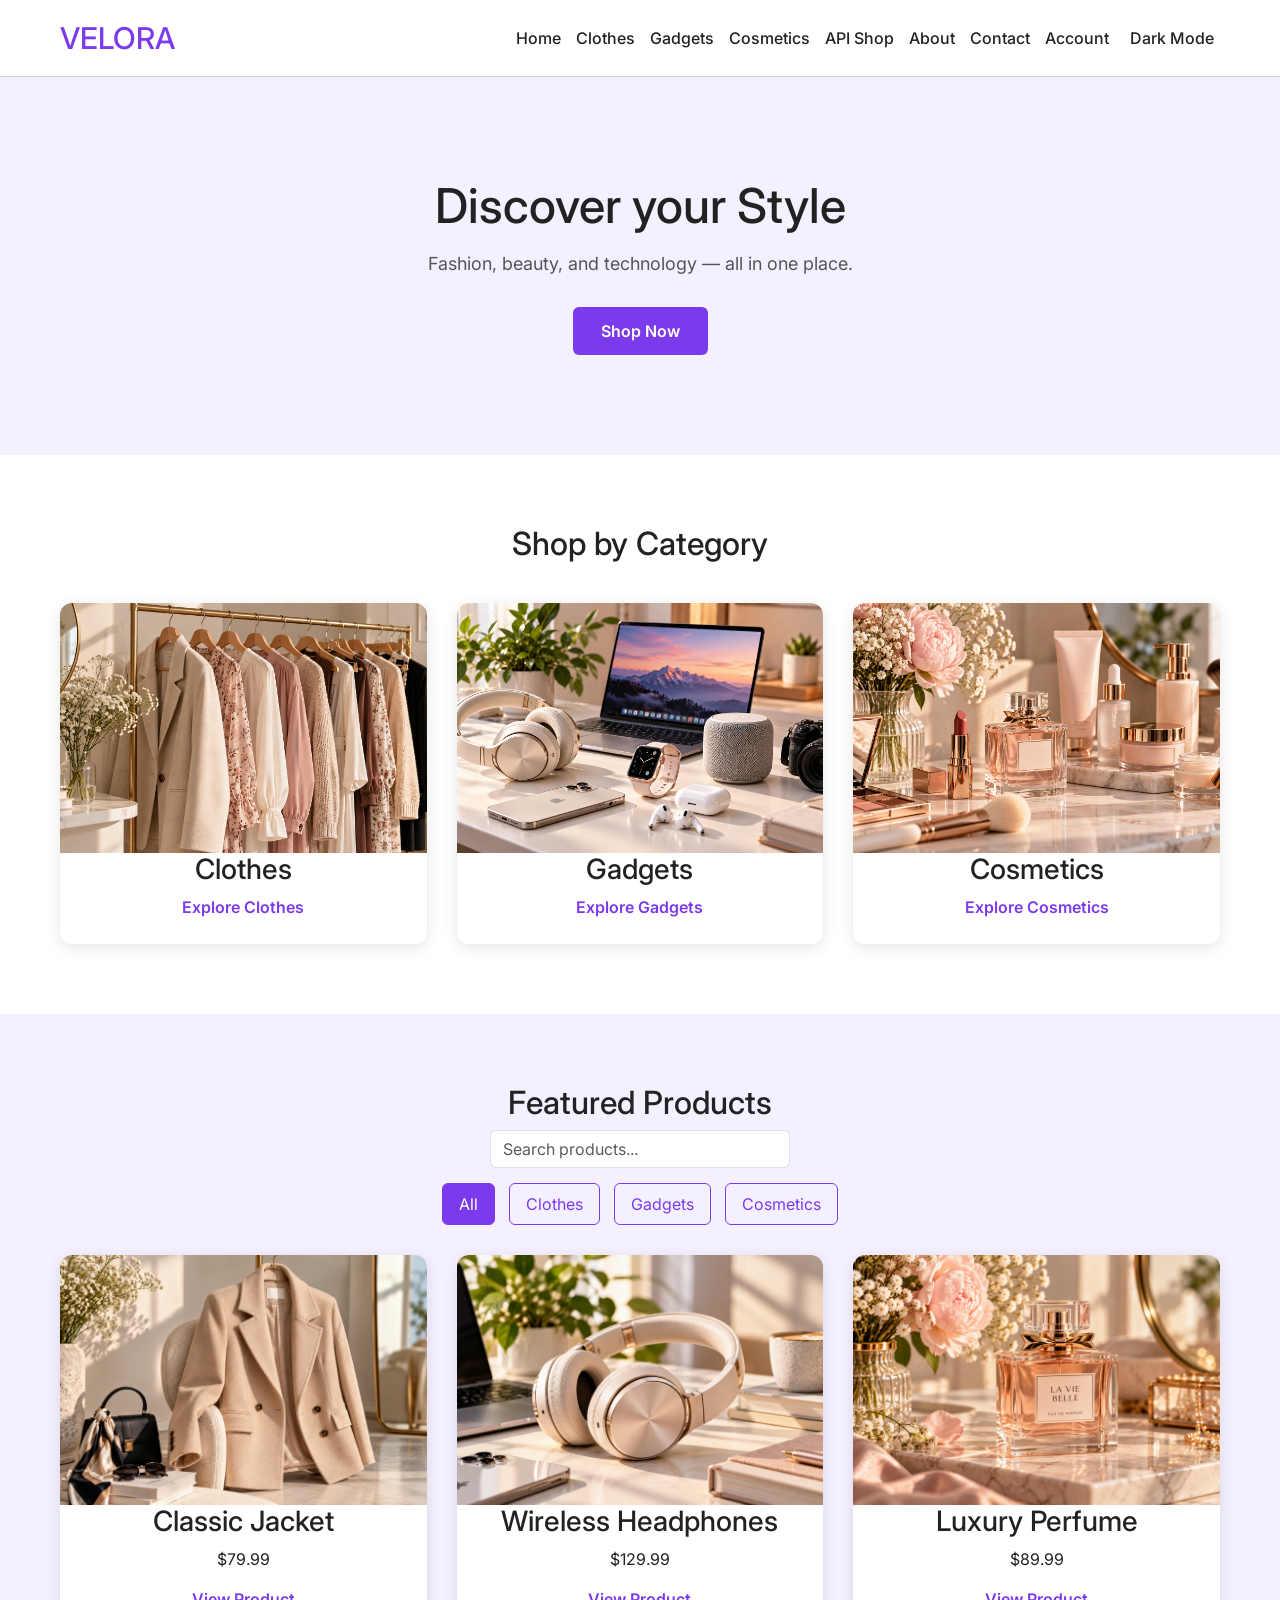
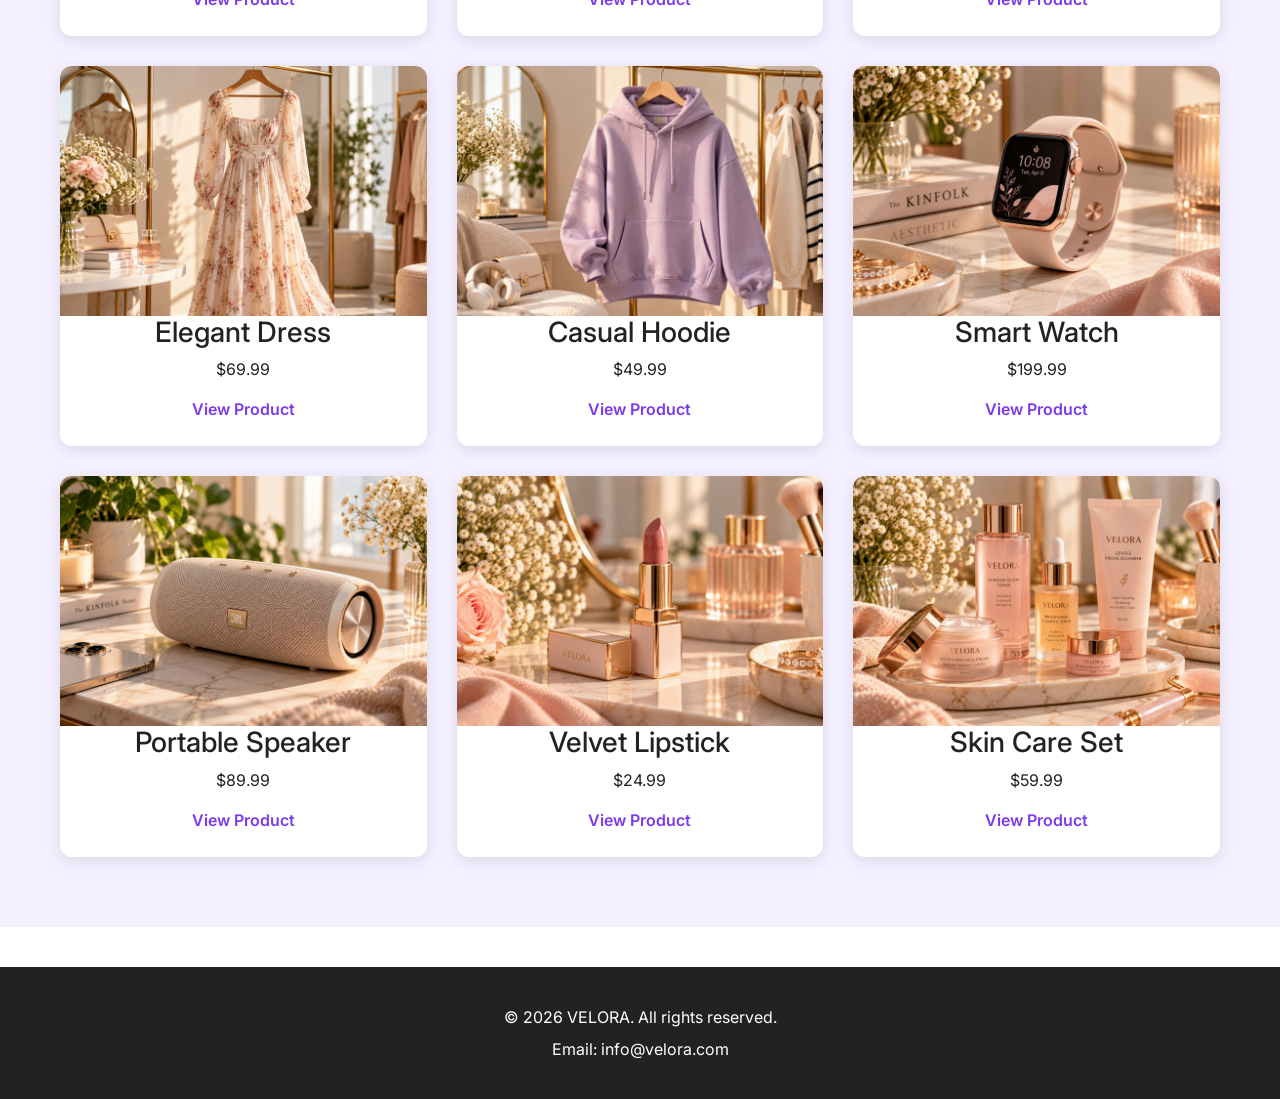
==== commit 4a2cf58e: "Fixed validation issues, visual bugs and code inconsistencies" ====
--- a/index.html
+++ b/index.html
@@ -138,8 +138,6 @@
     <footer>
         <p>&copy; 2026 VELORA. All rights reserved.</p>
         <p>Email: info@velora.com</p>
-        <a href="#">Instagram</a>
-        <a href="#">Facebook</a>
     </footer>
 
     <script src="https://code.jquery.com/jquery-3.7.1.min.js"></script>
--- a/css/style.css
+++ b/css/style.css
@@ -18,10 +18,6 @@
     --border-color: #444;
 }
 
-* {
-    box-sizing: border-box;
-}
-
 body {
     margin: 0;
     font-family: "Inter", sans-serif;
@@ -39,12 +35,6 @@
     border-bottom: 1px solid var(--border-color);
 }
 
-header h1 {
-    color: var(--primary-color);
-    font-size: 30px;
-    margin: 0;
-}
-
 nav {
     display: flex;
     gap: 15px;
@@ -55,16 +45,22 @@
     text-decoration: none;
     color: var(--text-color);
     font-weight: 500;
+    transition: color 0.3s ease;
     background: none;
     border: none;
     font-size: 16px;
     cursor: pointer;
     font-family: inherit;
-    transition: color 0.3s ease;
 }
 
 nav a:hover, #theme-toggle:hover, #logout-btn:hover {
     color: var(--primary-color);
+}
+
+header h1 {
+    color: var(--primary-color);
+    font-size: 30px;
+    margin: 0;
 }
 
 .hero {
@@ -99,10 +95,9 @@
     background-color: var(--primary-dark);
 }
 
-.categories, .featured {
+.categories {
     padding: 70px 60px;
     text-align: center;
-    background-color: var(--light-background);
 }
 
 .categories h2 {
@@ -110,7 +105,7 @@
     margin-bottom: 40px;
 }
 
-.category-grid, .product-grid {
+.category-grid {
     display: grid;
     grid-template-columns: repeat(3, 1fr);
     gap: 30px;
@@ -141,6 +136,18 @@
     transform: translateY(-8px);
 }
 
+.featured {
+    padding: 70px 60px;
+    text-align: center;
+    background-color: var(--light-background);
+}
+
+.product-grid {
+    display: grid;
+    grid-template-columns: repeat(3, 1fr);
+    gap: 30px;
+}
+
 .product-card h3, .product-card p, .product-card a {
     margin-left: 20px;
     margin-right: 20px;
@@ -154,15 +161,25 @@
     margin-top: 40px;
 }
 
-footer p { margin: 8px 0; }
+footer p {
+    margin: 8px 0;
+}
+
 footer a {
     color: #c4b5fd;
     text-decoration: none;
     margin: 0 10px;
 }
-footer a:hover { color: white; }
-
-.products-page, .about, .contact, .account-section {
+
+footer a:hover {
+    color: white;
+}
+
+.products-page {
+    padding: 60px 0;
+}
+
+.about, .contact, .account-section {
     max-width: 800px;
     margin: 0 auto;
     padding: 70px 30px;
@@ -206,11 +223,12 @@
     cursor: pointer;
 }
 
-.category-card:nth-child(2) { background-color: var(--card-bg); }
-
-.error-msg, .success-msg { font-size: 14px; margin-top: 5px; display: block; }
-.error-msg { color: red; }
-.success-msg { color: green; }
+.category-card:nth-child(2) {
+    background-color: var(--card-bg);
+}
+
+.error-msg { color: red; font-size: 14px; margin-top: 5px; display: block; }
+.success-msg { color: green; font-size: 14px; margin-top: 5px; display: block; }
 #strengthIndicator { font-weight: bold; }
 .weak { color: red; }
 .medium { color: orange; }
@@ -235,7 +253,7 @@
 #lightbox {
     display: none;
     position: fixed;
-    inset: 0;
+    top: 0; left: 0; width: 100%; height: 100%;
     background-color: rgba(0, 0, 0, 0.9);
     z-index: 1000;
     align-items: center;
@@ -248,14 +266,24 @@
     border-radius: 10px;
 }
 
-#closeLightbox, #prevArrow, #nextArrow {
+#closeLightbox {
     position: absolute;
-    color: white;
-    cursor: pointer;
-}
-
-#closeLightbox { top: 20px; right: 40px; font-size: 50px; }
-#prevArrow, #nextArrow { top: 50%; transform: translateY(-50%); font-size: 50px; padding: 20px; }
+    top: 20px; right: 40px;
+    color: white;
+    font-size: 50px;
+    cursor: pointer;
+}
+
+#prevArrow, #nextArrow {
+    position: absolute;
+    top: 50%;
+    transform: translateY(-50%);
+    color: white;
+    font-size: 50px;
+    cursor: pointer;
+    padding: 20px;
+}
+
 #prevArrow { left: 20px; }
 #nextArrow { right: 20px; }
 .lightbox-img { cursor: pointer; }
@@ -301,15 +329,30 @@
     #nextArrow { right: 5px; }
 }
 
-body.dark-theme .table td, 
-body.dark-theme .table th,
-body.dark-theme .table-striped > tbody > tr:nth-of-type(odd) > * {
+body.dark-theme .table {
+    color: var(--text-color);
+    border-color: var(--border-color);
+}
+
+body.dark-theme .table td,
+body.dark-theme .table th {
     background-color: var(--card-bg) !important;
     color: var(--text-color) !important;
     border-color: var(--border-color) !important;
 }
 
+body.dark-theme .table-striped > tbody > tr:nth-of-type(odd) > * {
+    background-color: #25252e !important;
+    color: var(--text-color) !important;
+}
+
+body.dark-theme .table-hover > tbody > tr:hover > * {
+    background-color: #3b3b4a !important;
+    color: var(--text-color) !important;
+}
+
 body.dark-theme thead.table-dark th {
     background-color: #15151c !important;
     color: #ffffff !important;
+    border-color: var(--border-color) !important;
 }
